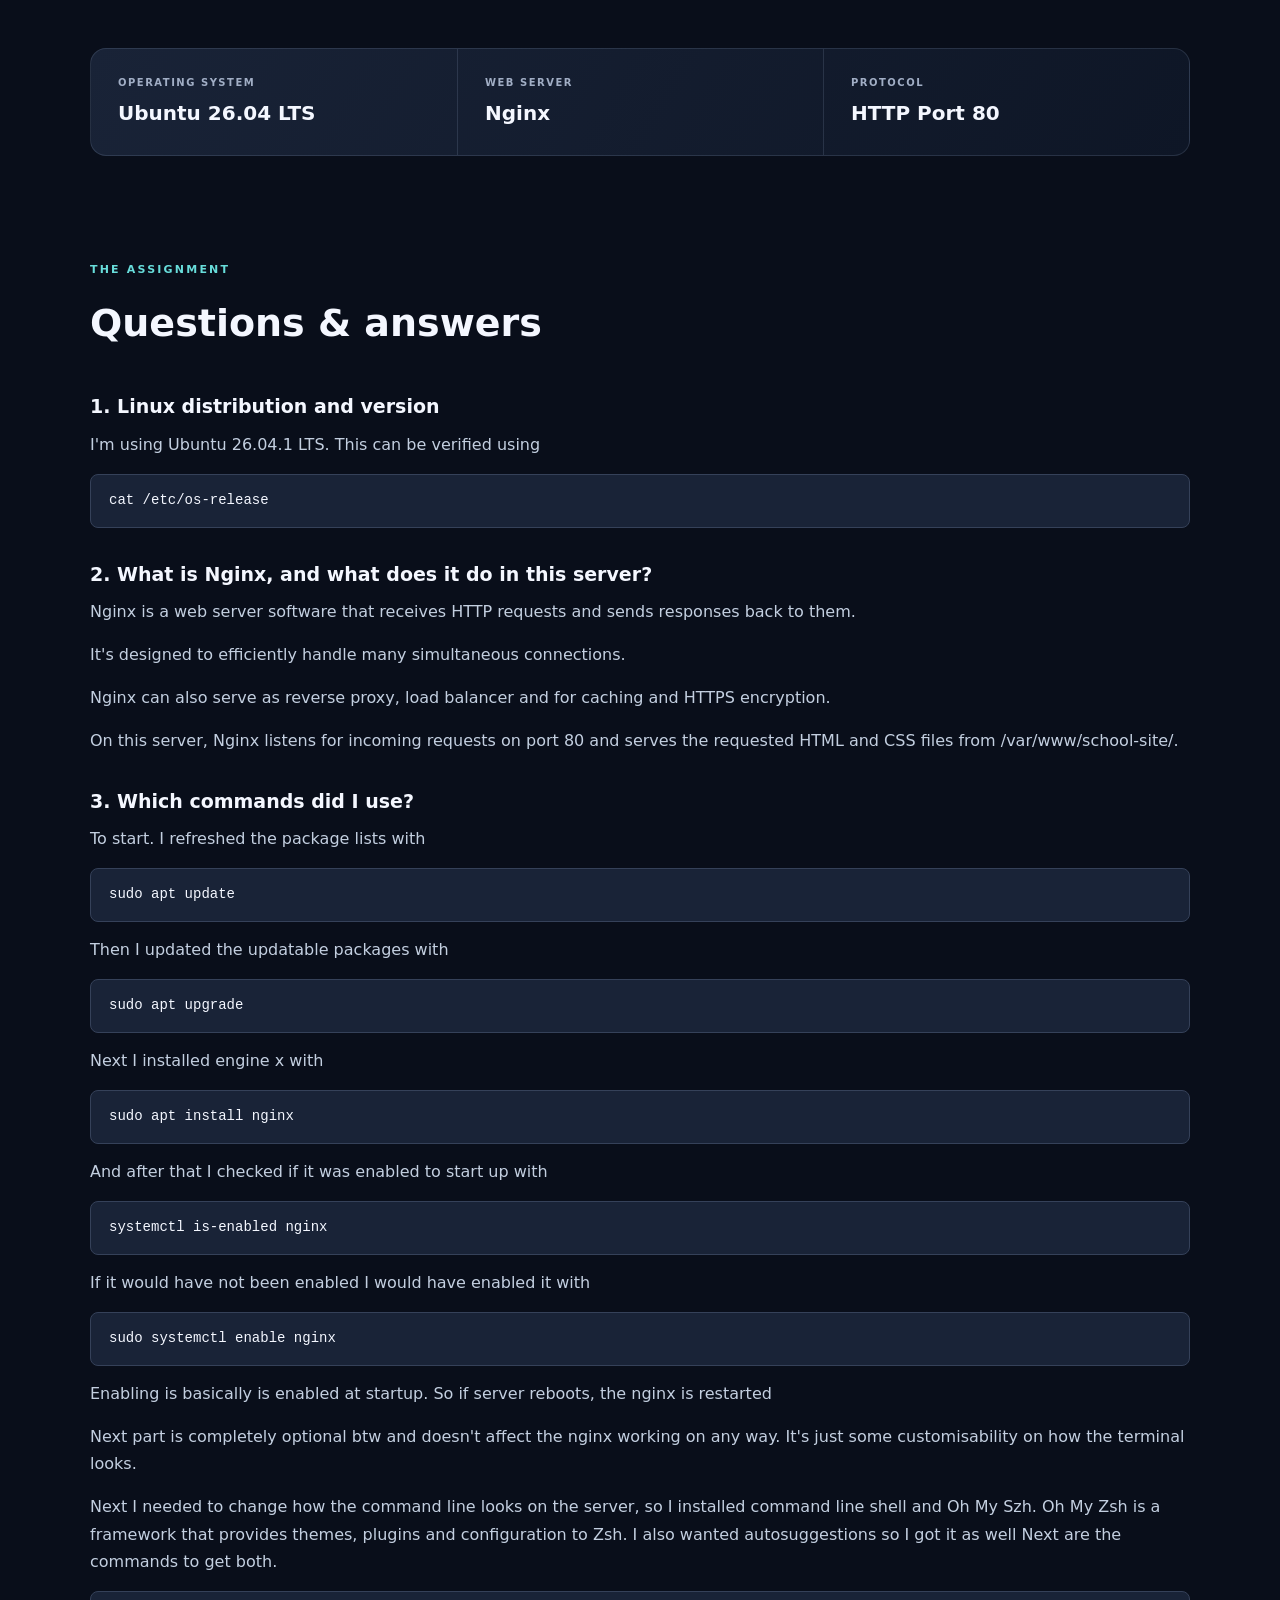
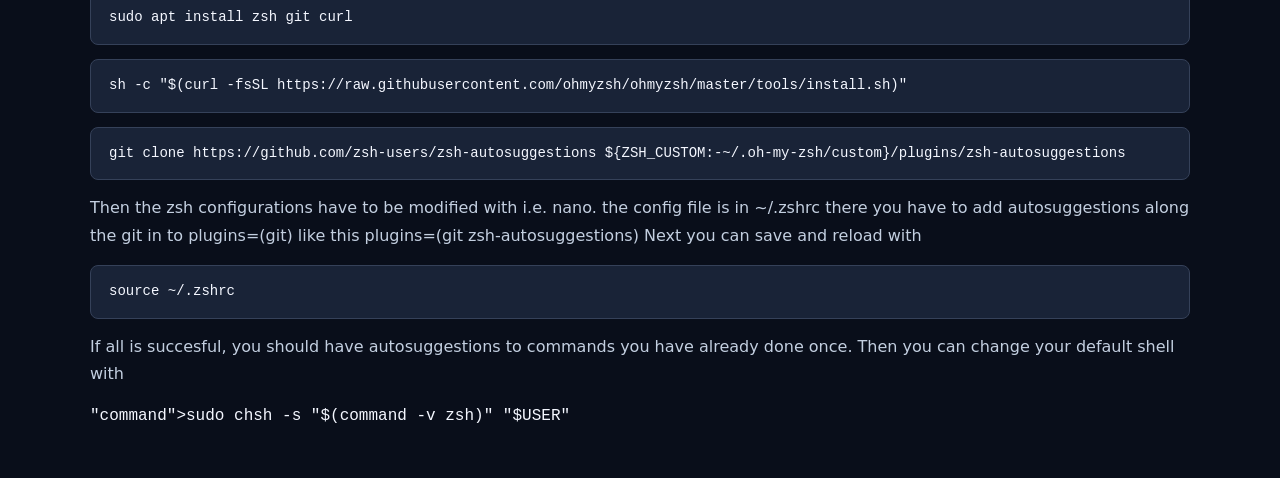
==== site/index.html @ 6debd1cd "Initial server side commit to add website and server documentation" ====
<!DOCTYPE html>
<html lang="en">
<head>
    <meta charset="UTF-8">
    <meta name="viewport" content="width=device-width, initial-scale=1">
    <title>My Ubuntu Server</title>
    <link rel="stylesheet" href="style.css">
</head>

<body>
    <main class="page-wrap">

        <section class="highlights">
            <div class="highlight">
                <span class="highlight-label">OPERATING SYSTEM</span>
                <strong>Ubuntu 26.04 LTS</strong>
            </div>

            <div class="highlight">
                <span class="highlight-label">WEB SERVER</span>
                <strong>Nginx</strong>
            </div>

            <div class="highlight">
                <span class="highlight-label">PROTOCOL</span>
                <strong>HTTP Port 80</strong>
            </div>
        </section>

        <section class="questions-section">
            <p class="section-kicker">THE ASSIGNMENT</p>
            <h2>Questions &amp; answers</h2>

            <div class="qa">
                <h3>1. Linux distribution and version</h3>
                <p>
                    I'm using Ubuntu 26.04.1 LTS.
                    This can be verified using 
		<pre class="command"><code>cat /etc/os-release</code></pre>
                </p>
            </div>

            <div class="qa">
                <h3>2. What is Nginx, and what does it do in this server?</h3>
                <p>
			Nginx is a web server software that receives HTTP requests
			and sends responses back to them.
		</p>
		<p>
			It's designed to efficiently handle many simultaneous connections.
		</p>
		<p>
			Nginx can also serve as reverse proxy, load balancer and for
			caching and HTTPS encryption.
		</p>
		<p>
			On this server, Nginx listens for incoming requests on
			port 80 and serves the requested HTML and CSS files from /var/www/school-site/.
                </p>
            </div>

	    <div class="qa">
                <h3>3. Which commands did I use?</h3>
                <p>	
			To start. I refreshed the package lists with
		</p>
			<pre class="command"><code>sudo apt update</code></pre>
		<p>
			Then I updated the updatable packages with
		</p>
			<pre class="command"><code>sudo apt upgrade</code></pre>
		<p>
			Next I installed engine x with
		</p>
			<pre class="command"><code>sudo apt install nginx</code></pre>
		<p>
			And after that I checked if it was enabled to start up with
		</p>
			<pre class="command"><code>systemctl is-enabled nginx</code></pre>
		<p>
			If it would have not been enabled I would have enabled it with
		</p>
			<pre class="command"><code>sudo systemctl enable nginx</code></pre>
		
		<p>
			Enabling is basically is enabled at startup. So if server reboots, the nginx is restarted
		</p>
		<p>
			Next part is completely optional btw and doesn't affect the nginx working on any way.
			It's just some customisability on how the terminal looks.
		</p>	

		<p>
			Next I needed to change how the command line looks on the server, so I installed
			command line shell and Oh My Szh. Oh My Zsh is a framework that provides themes,
			plugins and configuration to Zsh. I also wanted autosuggestions so I got it as well
			Next are the commands to get both.
		</p>
			<pre class="command"><code>sudo apt install zsh git curl</code></pre>
			<pre class="command"><code>sh -c "$(curl -fsSL https://raw.githubusercontent.com/ohmyzsh/ohmyzsh/master/tools/install.sh)"</code></pre>
			<pre class="command"><code>git clone https://github.com/zsh-users/zsh-autosuggestions ${ZSH_CUSTOM:-~/.oh-my-zsh/custom}/plugins/zsh-autosuggestions </code></pre>
		
		<p>
			Then the zsh configurations have to be modified with i.e. nano. the config file is in ~/.zshrc
			there you have to add autosuggestions along the git in to plugins=(git) like this plugins=(git zsh-autosuggestions)
			Next you can save and reload with
		</p>
			<pre class="command"><code>source ~/.zshrc</code></pre>
		<p>
			If all is succesful, you should have autosuggestions to commands you have already done once.
			Then you can change your default shell with
		</p>
			<pre class=</p>"command"><code>sudo chsh -s "$(command -v zsh)" "$USER"</code></pre>
	    </div>
        </section>

    </main>
</body>
</html>
---- site/style.css ----
:root {
    --bg: #090e1a;
    --border: rgba(177, 195, 224, .15);
    --muted: #a1aec5;
    --text: #f4f7ff;
    --cyan: #68dddb;
}

body {
    margin: 0;
    background: var(--bg);
    color: var(--text);
    font: 16px/1.7 system-ui, sans-serif;
}

.page-wrap {
    max-width: 1100px;
    margin: 48px auto;
    padding: 0 22px;
}

/* Server information bar */

.highlights {
    display: grid;
    grid-template-columns: repeat(3, 1fr);
    border: 1px solid var(--border);
    border-radius: 16px;
    background: linear-gradient(120deg, #192337, #0e1626);
    overflow: hidden;
}

.highlight {
    display: flex;
    flex-direction: column;
    gap: 5px;
    padding: 25px 27px;
}

    .highlight + .highlight {
        border-left: 1px solid var(--border);
    }

.highlight-label {
    color: var(--muted);
    letter-spacing: .15em;
    font-size: 10px;
    font-weight: bold;
}

.highlight strong {
    font-size: 20px;
}

/* Questions and answers */

.questions-section {
    padding-top: 94px;
}

.section-kicker {
    color: var(--cyan);
    font-size: 11px;
    font-weight: bold;
    letter-spacing: .2em;
}

h2 {
    font-size: 38px;
    margin: 0 0 35px;
}

.qa {
    margin-bottom: 30px;
}

    .qa h3 {
        font-size: 19px;
        margin-bottom: 8px;
    }

    .qa p {
        color: #c3cfe0;
        margin-top: 0;
    }

/* Smaller screens */

@media (max-width: 700px) {
    .highlights {
        grid-template-columns: 1fr;
    }

    .highlight + .highlight {
        border-left: 0;
        border-top: 1px solid var(--border);
    }
}

/* code blocks */
.command {
	background:#192337;
	color: #f4f7ff;
	padding: 14px 18px;
	border-radius: 8px;
	border: 1px solid #354159;
	font-size: 14px;
	overflox-x: auto;
}
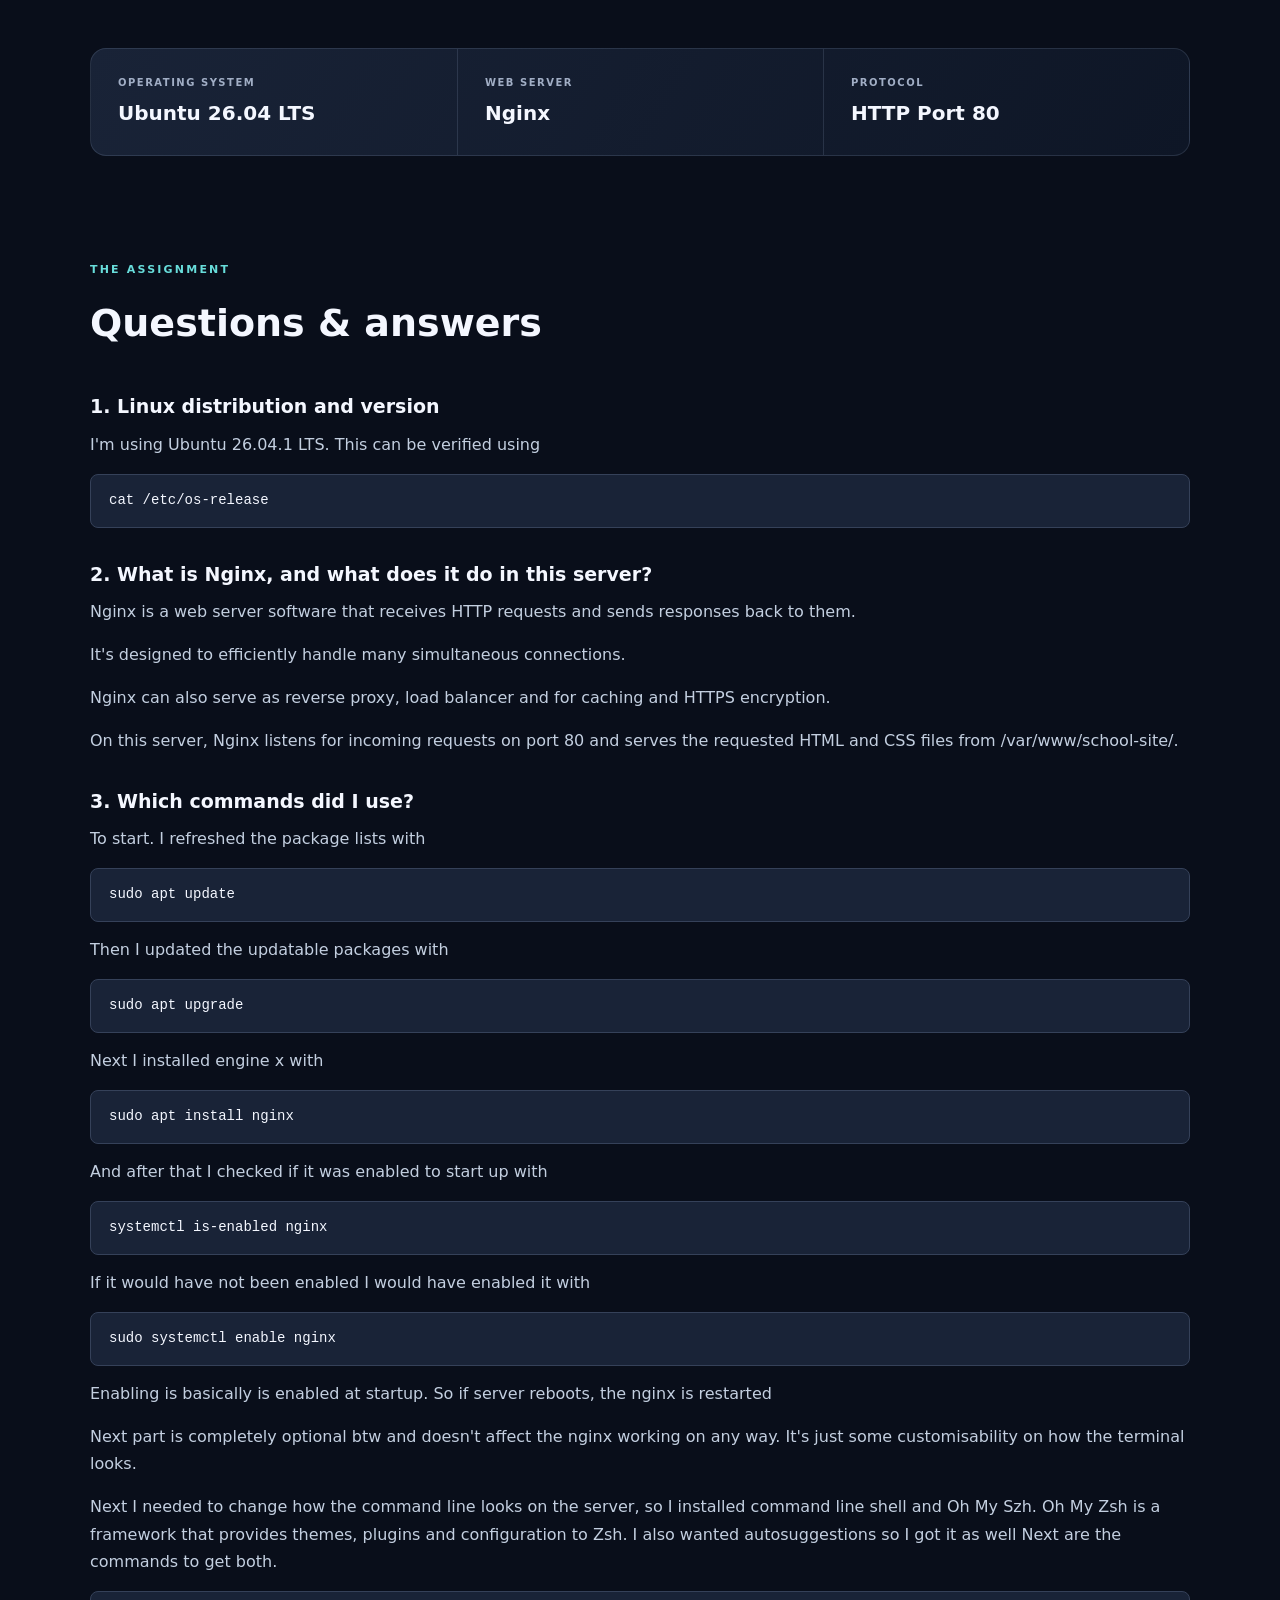
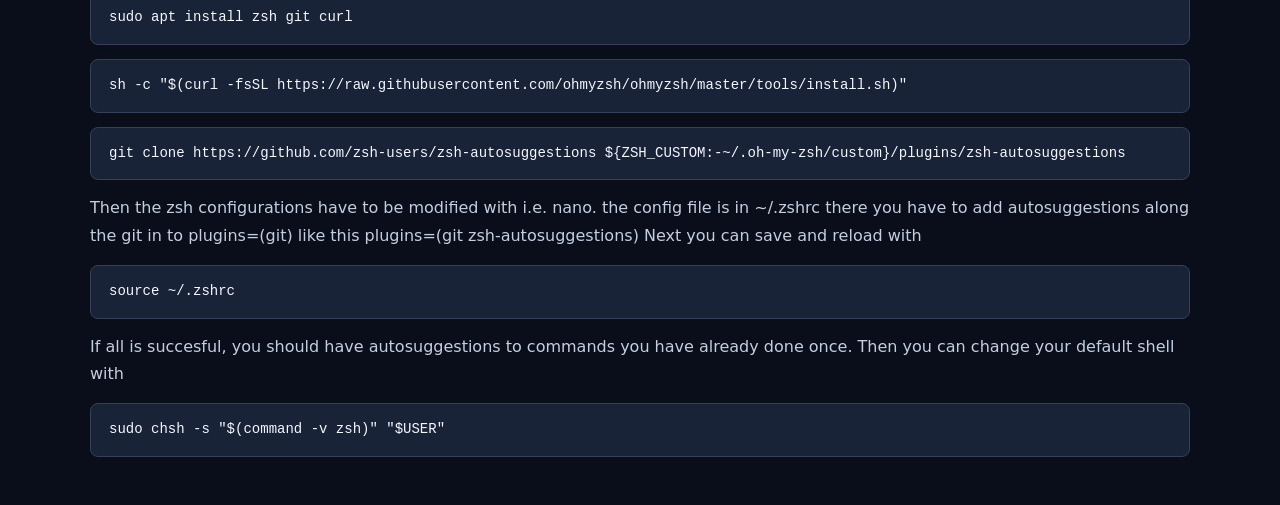
==== commit 4117d802: "Week 3 site added. This includes crontab, .sh script, status json that is updated via the script, ne" ====
--- a/site/index.html
+++ b/site/index.html
@@ -110,7 +110,7 @@
 			If all is succesful, you should have autosuggestions to commands you have already done once.
 			Then you can change your default shell with
 		</p>
-			<pre class=</p>"command"><code>sudo chsh -s "$(command -v zsh)" "$USER"</code></pre>
+			<pre class="command"><code>sudo chsh -s "$(command -v zsh)" "$USER"</code></pre>
 	    </div>
         </section>
 
--- a/site/style.css
+++ b/site/style.css
@@ -105,5 +105,5 @@
 	border-radius: 8px;
 	border: 1px solid #354159;
 	font-size: 14px;
-	overflox-x: auto;
+	overflow-x: auto;
 }
